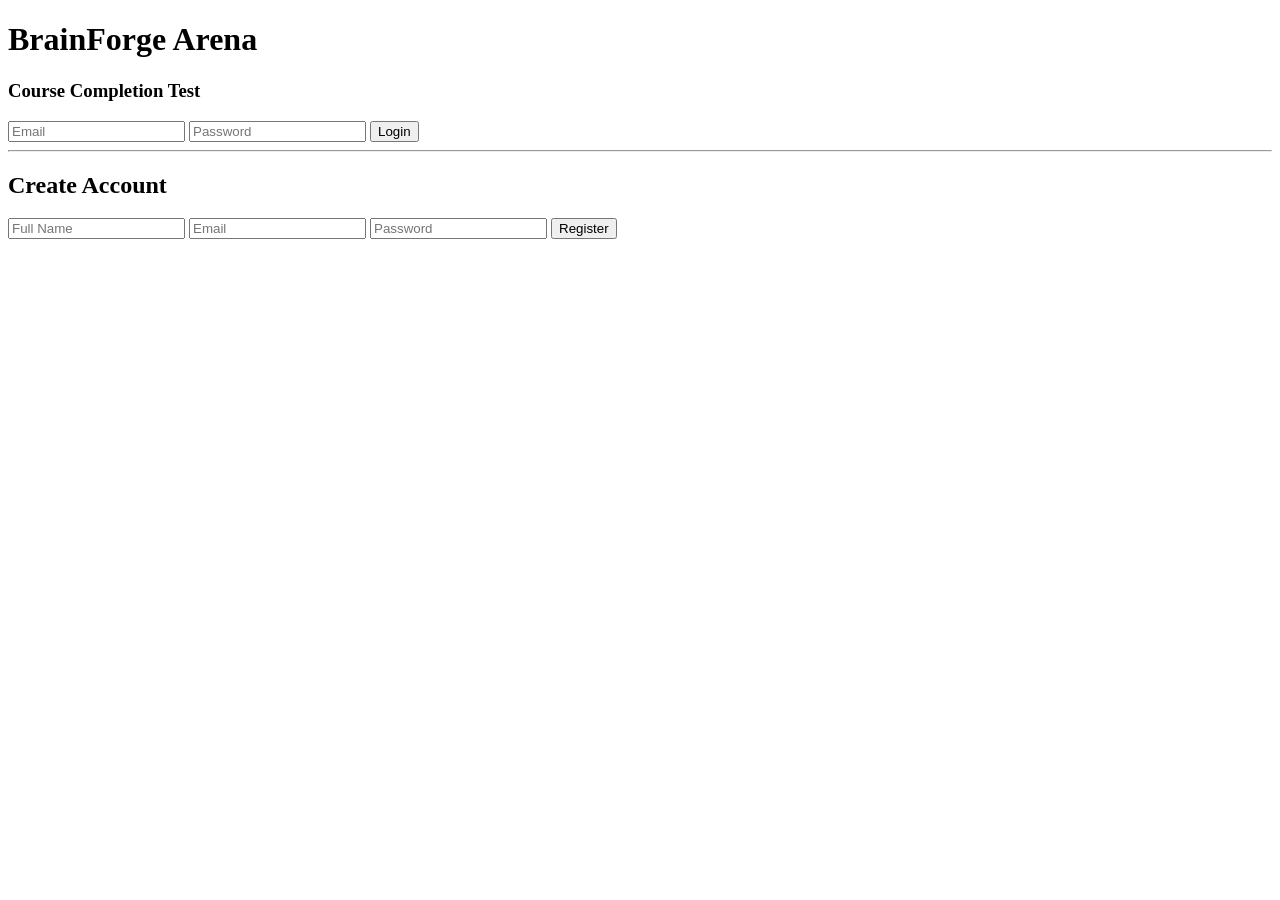
==== index.html @ 7a0982ae "Add files via upload" ====
<!DOCTYPE html>
<html lang="en">
<head>
<meta charset="UTF-8">
<meta name="viewport" content="width=device-width, initial-scale=1.0">
<title>BrainForge Arena</title>

<link rel="stylesheet" href="css/style.css">

</head>
<body>

<div class="login-box">

<h1>BrainForge Arena</h1>
<h3>Course Completion Test</h3>

<!-- LOGIN -->

<form id="loginForm">

<input
type="email"
id="loginEmail"
placeholder="Email"
required>

<input
type="password"
id="loginPassword"
placeholder="Password"
required>

<button type="submit">
Login
</button>
</form>

<hr>

<!-- REGISTER -->

<h2>Create Account</h2>

<form id="registerForm">

<input
type="text"
id="regName"
placeholder="Full Name"
required>

<input
type="email"
id="regEmail"
placeholder="Email"
required>

<input
type="password"
id="regPassword"
placeholder="Password"
required>

<button type="submit">
Register
</button>

</form>

</div>

<script src="js/auth.js"></script>

</body>
</html>
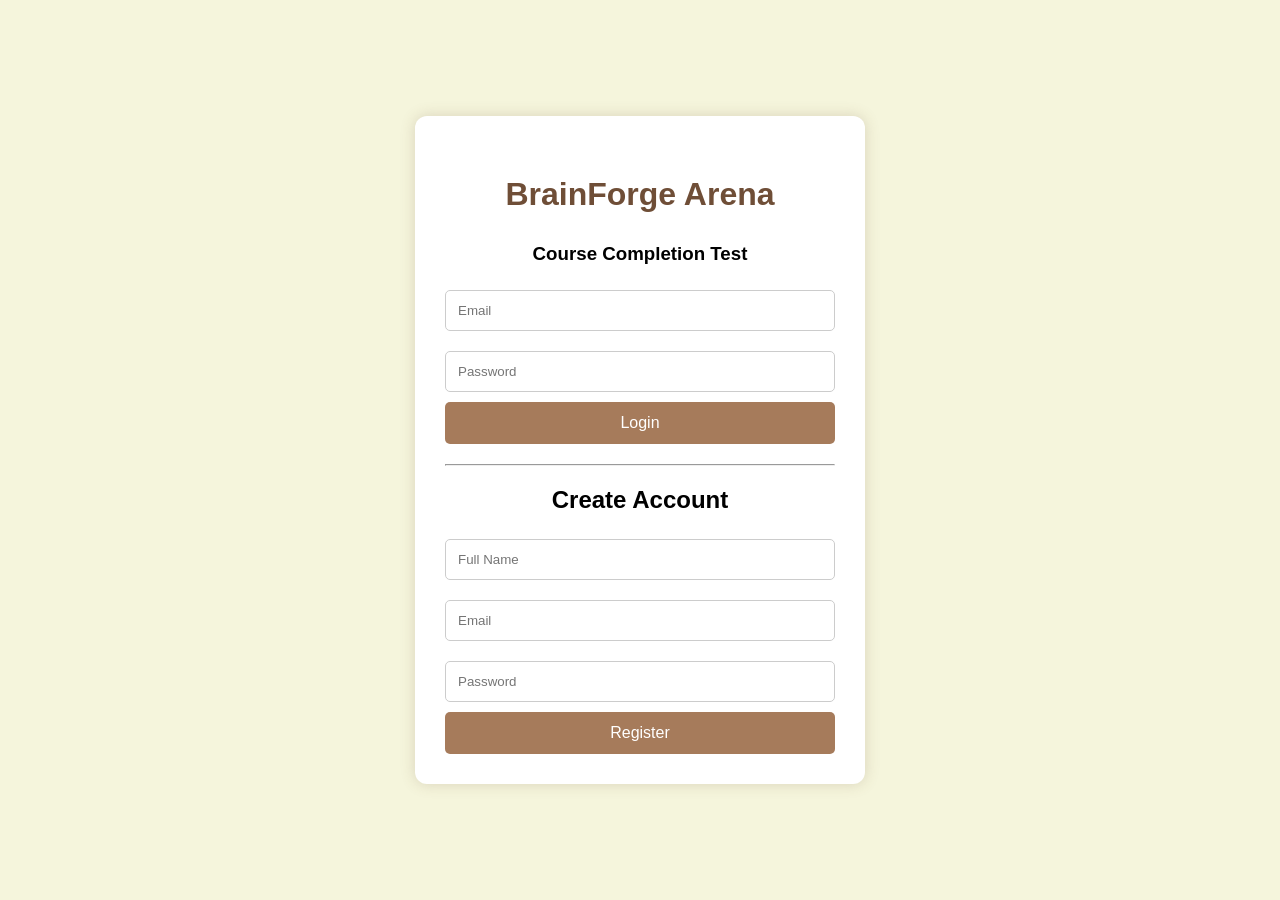
==== commit 6d8420db: "Update index.html" ====
--- a/index.html
+++ b/index.html
@@ -5,7 +5,7 @@
 <meta name="viewport" content="width=device-width, initial-scale=1.0">
 <title>BrainForge Arena</title>
 
-<link rel="stylesheet" href="css/style.css">
+<link rel="stylesheet" href="style.css">
 
 </head>
 <body>
@@ -73,4 +73,4 @@
 <script src="js/auth.js"></script>
 
 </body>
-</html>+</html>
--- a/style.css
+++ b/style.css
@@ -0,0 +1,1492 @@
+*{
+margin:0;
+padding:0;
+box-sizing:border-box;
+font-family:Arial,sans-serif;
+}
+
+body{
+background:#F5F5DC;
+display:flex;
+justify-content:center;
+align-items:center;
+min-height:100vh;
+}
+
+.login-box{
+width:420px;
+background:white;
+padding:30px;
+border-radius:12px;
+box-shadow:0 0 15px rgba(111,78,55,0.2);
+}
+
+h1{
+text-align:center;
+color:#6F4E37;
+}
+
+h2,h3{
+text-align:center;
+margin:15px 0;
+}
+
+input{
+width:100%;
+padding:12px;
+margin:10px 0;
+border:1px solid #ccc;
+border-radius:5px;
+}
+
+button{
+width:100%;
+padding:12px;
+background:#A67B5B;
+color:white;
+border:none;
+border-radius:5px;
+cursor:pointer;
+}
+
+button:hover{
+background:#8B5A2B;
+}
+
+hr{
+margin:20px 0;
+}
+.login-box{
+width:450px;
+background:white;
+padding:30px;
+border-radius:12px;
+box-shadow:0 0 15px rgba(111,78,55,0.2);
+}
+
+input{
+width:100%;
+padding:12px;
+margin:10px 0;
+border:1px solid #ccc;
+border-radius:5px;
+}
+p{
+text-align:center;
+margin:15px 0;
+}
+
+button{
+font-size:16px;
+}
+.quiz-container{
+
+width:800px;
+
+margin:30px auto;
+
+padding:25px;
+
+background:white;
+
+border-radius:10px;
+
+box-shadow:0 0 10px rgba(0,0,0,.2);
+
+}
+
+#timer{
+
+font-size:22px;
+
+font-weight:bold;
+
+color:red;
+
+margin-bottom:20px;
+
+text-align:center;
+
+}
+
+#question{
+
+margin-bottom:20px;
+
+}
+
+.option{
+
+display:block;
+
+padding:12px;
+
+margin:10px 0;
+
+background:#f1f5f9;
+
+border-radius:5px;
+
+cursor:pointer;
+
+}
+
+.option:hover{
+
+background:#dbeafe;
+
+}
+.result-container{
+
+width:800px;
+
+margin:40px auto;
+
+background:white;
+
+padding:25px;
+
+border-radius:10px;
+
+box-shadow:0 0 10px rgba(0,0,0,.2);
+
+text-align:center;
+
+}
+
+table{
+
+border-collapse:collapse;
+
+margin-top:20px;
+
+}
+
+th,td{
+
+padding:10px;
+
+}
+table{
+
+width:100%;
+
+border-collapse:collapse;
+
+}
+
+th{
+
+background:#A67B5B;
+
+color:white;
+
+}
+
+th,td{
+
+padding:10px;
+
+text-align:center;
+
+}
+.certificate{
+
+width:900px;
+
+margin:30px auto;
+
+padding:40px;
+
+border:10px solid #6F4E37;
+
+background:#fff;
+
+text-align:center;
+
+box-shadow:0 0 15px rgba(0,0,0,.3);
+
+}
+
+.certificate h1{
+
+font-size:40px;
+
+margin-bottom:20px;
+
+color:#6F4E37;
+
+}
+
+.certificate h2{
+
+font-size:35px;
+
+margin:20px 0;
+
+}
+
+.certificate h3{
+
+margin:15px 0;
+
+}
+
+.signature{
+
+margin-top:40px;
+
+font-size:18px;
+
+}
+
+@media print{
+
+button{
+
+display:none;
+
+}
+
+}
+.back-btn{
+width:100%;
+padding:14px;
+margin-top:10px;
+border:none;
+border-radius:8px;
+background:#8B5A2B;
+color:white;
+font-size:18px;
+cursor:pointer;
+}
+.back-btn:hover{
+	background:#8B5A2B;
+}
+.progress-container{
+    width:100%;
+    height:12px;
+    background:#E8DCCB;
+    border-radius:10px;
+    margin:15px 0;
+}
+
+#progressBar{
+    width:0%;
+    height:100%;
+    background:#A67B5B;
+    border-radius:10px;
+    transition:0.3s;
+}
+#badge{
+    color:#6F4E37;
+    font-size:22px;
+    font-weight:bold;
+    margin-top:15px;
+}
+
+.popup{
+    display:none;
+    position:fixed;
+    top:50%;
+    left:50%;
+    transform:translate(-50%,-50%);
+    background:#FFFFFF;
+    padding:30px;
+    border-radius:10px;
+    text-align:center;
+    box-shadow:0 0 20px rgba(0,0,0,0.3);
+    z-index:9999;
+}
+
+#countdownScreen{
+position:fixed;
+top:0;
+left:0;
+width:100%;
+height:100%;
+background:#F5F5DC;
+display:flex;
+justify-content:center;
+align-items:center;
+z-index:9999;
+}
+
+#countdownText{
+font-size:120px;
+font-weight:bold;
+color:#6F4E37;
+}
+#countdownScreen{
+    position:fixed;
+    top:0;
+    left:0;
+    width:100%;
+    height:100%;
+    background:#F5F5DC;
+    display:flex;
+    justify-content:center;
+    align-items:center;
+    z-index:9999;
+}
+
+#countdownText{
+    font-size:120px;
+    font-weight:bold;
+    color:#6F4E37;
+}
+.certificate{
+width:900px;
+margin:30px auto;
+padding:40px;
+background:white;
+border:10px solid #6F4E37;
+text-align:center;
+border-radius:20px;
+box-shadow:0 0 15px rgba(0,0,0,0.2);
+}
+
+.certificate h1{
+color:#6F4E37;
+font-size:40px;
+}
+
+.certificate h2{
+font-size:32px;
+color:#A67B5B;
+}
+
+.certificate h3{
+color:#444;
+}
+
+.signature{
+margin-top:40px;
+font-weight:bold;
+}
+.student-form h1{
+text-align:center;
+margin-bottom:25px;
+color:#6F4E37;
+font-size:42px;
+}
+.title{
+text-align:center;
+color:#6F4E37;
+font-size:42px;
+margin-top:40px;
+margin-bottom:30px;
+width:100%;
+}
+
+#studentForm{
+max-width:700px;
+margin:0 auto;
+}
+body{
+background:#F5F5DC;
+height:auto;
+}
+
+h1{
+text-align:center;
+margin-top:30px;
+margin-bottom:30px;
+color:#6F4E37;
+}
+
+#studentForm{
+width:700px;
+max-width:90%;
+margin:0 auto;
+display:flex;
+flex-direction:column;
+gap:10px;
+}
+
+/* =====================================================
+   BRAINFO RGE - LEADERBOARD ONLY
+   ===================================================== */
+
+.leaderboard-page{
+    width:100%;
+    min-height:100vh;
+
+    background:#F5F5DC;
+
+    padding:35px 7% 45px;
+
+    color:#3E2A1F;
+}
+
+
+/* =====================================================
+   HEADER
+   ===================================================== */
+
+.leaderboard-page .leaderboard-header{
+    width:100%;
+    max-width:1100px;
+
+    margin:0 auto 45px;
+
+    padding:20px 28px;
+
+    background:linear-gradient(
+        135deg,
+        #6F4E37,
+        #A67B5B
+    );
+
+    border-radius:18px;
+
+    display:flex;
+    align-items:center;
+    justify-content:space-between;
+
+    box-shadow:
+        0 8px 22px rgba(111,78,55,0.22);
+
+    color:white;
+}
+
+
+.leaderboard-page .brand{
+    display:flex;
+    align-items:center;
+    gap:12px;
+}
+
+
+.leaderboard-page .brand-icon{
+    width:48px;
+    height:48px;
+
+    display:flex;
+    align-items:center;
+    justify-content:center;
+
+    background:#F5E6D0;
+
+    border-radius:14px;
+
+    font-size:25px;
+}
+
+
+.leaderboard-page .brand h2{
+    margin:0;
+
+    color:white;
+
+    text-align:left;
+}
+
+
+.leaderboard-page .brand span{
+    color:#F5E6D0;
+    font-size:14px;
+}
+
+
+.leaderboard-page .header-buttons{
+    display:flex;
+    gap:10px;
+}
+
+
+.leaderboard-page .header-buttons button{
+    width:auto;
+
+    padding:11px 18px;
+
+    background:rgba(255,255,255,0.16);
+
+    color:white;
+
+    border:1px solid rgba(255,255,255,0.25);
+
+    border-radius:10px;
+
+    font-size:14px;
+
+    box-shadow:none;
+}
+
+
+.leaderboard-page .header-buttons button:hover{
+    background:rgba(255,255,255,0.28);
+}
+
+
+/* =====================================================
+   PAGE TITLE
+   ===================================================== */
+
+.leaderboard-page .page-title{
+    max-width:1100px;
+
+    margin:0 auto 28px;
+
+    display:flex;
+    align-items:center;
+    gap:16px;
+}
+
+
+.leaderboard-page .title-icon{
+    font-size:42px;
+}
+
+
+.leaderboard-page .page-title h1{
+    margin:0;
+
+    color:#6F4E37;
+
+    font-size:38px;
+
+    text-align:left;
+}
+
+
+.leaderboard-page .page-title p{
+    margin:5px 0 0;
+
+    text-align:left;
+
+    color:#7A6659;
+
+    font-size:16px;
+}
+
+
+/* =====================================================
+   MAIN LEADERBOARD CARD
+   ===================================================== */
+
+.leaderboard-page .leaderboard-card{
+    width:100%;
+    max-width:1100px;
+
+    margin:0 auto;
+
+    padding:24px;
+
+    background:#FFFDF8;
+
+    border:1px solid #E4D2BA;
+
+    border-radius:20px;
+
+    box-shadow:
+        0 8px 25px rgba(111,78,55,0.15);
+}
+
+
+/* =====================================================
+   CARD HEADER
+   ===================================================== */
+
+.leaderboard-page .leaderboard-card-header{
+    display:flex;
+    align-items:center;
+    justify-content:space-between;
+
+    margin-bottom:20px;
+}
+
+
+.leaderboard-page .ranking-title{
+    display:flex;
+    align-items:center;
+    gap:10px;
+
+    font-size:19px;
+
+    color:#6F4E37;
+}
+
+
+.leaderboard-page .take-quiz-btn{
+    width:auto;
+
+    padding:12px 28px;
+
+    background:linear-gradient(
+        135deg,
+        #A67B5B,
+        #8B5A2B
+    );
+
+    color:white;
+
+    border:none;
+
+    border-radius:10px;
+
+    font-size:15px;
+
+    box-shadow:
+        0 4px 10px rgba(111,78,55,0.20);
+}
+
+
+.leaderboard-page .take-quiz-btn:hover{
+    background:#6F4E37;
+
+    transform:translateY(-2px);
+}
+
+
+/* =====================================================
+   TABLE
+   ===================================================== */
+
+.leaderboard-page .table-wrapper{
+    width:100%;
+
+    overflow-x:auto;
+
+    border:2px solid #E3CEB2;
+
+    border-radius:16px;
+
+    background:white;
+
+    box-shadow:
+        0 4px 15px rgba(111,78,55,0.08);
+}
+
+
+.leaderboard-page table{
+    width:100%;
+
+    margin:0;
+
+    border-collapse:separate;
+
+    border-spacing:0;
+
+    background:white;
+}
+
+
+/* HEADER */
+
+.leaderboard-page table th{
+    padding:16px 14px;
+
+    background:linear-gradient(
+        135deg,
+        #8B5A2B,
+        #A67B5B
+    );
+
+    color:white;
+
+    font-size:15px;
+
+    font-weight:bold;
+
+    text-align:center;
+
+    border:none;
+}
+
+
+/* FIRST HEADER */
+
+.leaderboard-page table th:first-child{
+    border-top-left-radius:12px;
+}
+
+
+/* LAST HEADER */
+
+.leaderboard-page table th:last-child{
+    border-top-right-radius:12px;
+}
+
+
+/* CELLS */
+
+.leaderboard-page table td{
+    padding:16px 14px;
+
+    text-align:center;
+
+    color:#4A382C;
+
+    background:#FFFDF8;
+
+    border-bottom:1px solid #E8DCCB;
+
+    font-size:15px;
+}
+
+
+/* REMOVE LAST BORDER */
+
+.leaderboard-page table tbody tr:last-child td{
+    border-bottom:none;
+}
+
+
+/* HOVER */
+
+.leaderboard-page table tbody tr:hover td{
+    background:#F8F0E5;
+}
+
+
+/* RANK */
+
+.leaderboard-page table td:first-child{
+    font-weight:bold;
+
+    color:#8B5A2B;
+}
+
+
+/* PERCENTAGE */
+
+.leaderboard-page table td:last-child{
+    font-weight:bold;
+
+    color:#6F4E37;
+}
+
+
+/* TOP RANK */
+
+.leaderboard-page table tbody tr:first-child td{
+    background:#FFF7E6;
+}
+
+
+/* =====================================================
+   BOTTOM BUTTONS
+   ===================================================== */
+
+.leaderboard-page .leaderboard-actions{
+    width:100%;
+    max-width:1100px;
+
+    margin:22px auto 0;
+
+    display:grid;
+
+    gap:10px;
+}
+
+
+.leaderboard-page .leaderboard-actions button{
+    width:100%;
+
+    padding:14px;
+
+    background:#FFFDF8;
+
+    color:#6F4E37;
+
+    border:1px solid #D8C3A5;
+
+    border-radius:10px;
+
+    font-size:15px;
+
+    box-shadow:none;
+}
+
+
+.leaderboard-page .leaderboard-actions button:hover{
+    background:#F3E6D3;
+
+    border-color:#A67B5B;
+
+    transform:translateY(-1px);
+}
+
+
+/* CERTIFICATE BUTTON */
+
+.leaderboard-page .leaderboard-actions .certificate-btn{
+    background:linear-gradient(
+        135deg,
+        #A67B5B,
+        #8B5A2B
+    );
+
+    color:white;
+
+    border:none;
+}
+
+
+.leaderboard-page .leaderboard-actions .certificate-btn:hover{
+    background:#6F4E37;
+}
+
+
+/* =====================================================
+   MOBILE
+   ===================================================== */
+
+@media(max-width:700px){
+
+    .leaderboard-page{
+        padding:20px 12px 30px;
+    }
+
+    .leaderboard-page .leaderboard-header{
+        flex-direction:column;
+        gap:15px;
+
+        padding:18px;
+    }
+
+    .leaderboard-page .header-buttons{
+        width:100%;
+    }
+
+    .leaderboard-page .header-buttons button{
+        flex:1;
+    }
+
+    .leaderboard-page .page-title h1{
+        font-size:30px;
+    }
+
+    .leaderboard-page .leaderboard-card{
+        padding:15px;
+    }
+
+    .leaderboard-page .leaderboard-card-header{
+        flex-direction:column;
+        align-items:stretch;
+        gap:15px;
+    }
+
+    .leaderboard-page .take-quiz-btn{
+        width:100%;
+    }
+
+}
+
+/* =====================================================
+   ATTEMPT HISTORY - ATTRACTIVE DESIGN
+===================================================== */
+
+.history-page{
+    width:900px;
+    max-width:92%;
+    margin:40px auto;
+    padding:25px;
+}
+
+
+/* HEADER */
+
+.history-page .history-header{
+    background:#6F4E37;
+    color:white;
+    padding:18px 25px;
+    border-radius:14px;
+    display:flex;
+    justify-content:space-between;
+    align-items:center;
+    box-shadow:0 6px 18px rgba(111,78,55,0.18);
+}
+
+.history-page .history-header .brand{
+    display:flex;
+    align-items:center;
+    gap:12px;
+}
+
+.history-page .history-header .brand-icon{
+    font-size:28px;
+}
+
+.history-page .history-header h2{
+    margin:0;
+    color:white;
+}
+
+.history-page .history-header span{
+    color:#F5F5DC;
+}
+
+
+/* HEADER BUTTONS */
+
+.history-page .header-buttons{
+    display:flex;
+    gap:10px;
+}
+
+.history-page .header-buttons button{
+    width:auto;
+    padding:10px 18px;
+    background:#A67B5B;
+    border-radius:8px;
+    color:white;
+}
+
+.history-page .header-buttons button:hover{
+    background:#8B5A2B;
+}
+
+
+/* PAGE TITLE */
+
+.history-page .page-title{
+    text-align:center;
+    margin:40px 0 25px;
+}
+
+.history-page .page-title h1{
+    color:#6F4E37;
+    font-size:38px;
+    margin:8px 0;
+}
+
+.history-page .page-title p{
+    color:#555;
+}
+
+
+/* HISTORY CARD */
+
+.history-page .history-card{
+    background:white;
+    padding:25px;
+    border-radius:16px;
+    box-shadow:0 8px 25px rgba(111,78,55,0.14);
+    border:1px solid #E8DCCB;
+}
+
+.history-page .history-card-header{
+    display:flex;
+    justify-content:space-between;
+    align-items:center;
+    margin-bottom:20px;
+}
+
+.history-page .history-card-header h2{
+    color:#6F4E37;
+    margin:0;
+}
+
+
+/* TABLE */
+
+.history-page .table-wrapper{
+    overflow-x:auto;
+}
+
+.history-page table{
+    width:100%;
+    border-collapse:separate;
+    border-spacing:0;
+    overflow:hidden;
+    border-radius:12px;
+    background:white;
+}
+
+.history-page table th{
+    background:#6F4E37;
+    color:white;
+    padding:14px 12px;
+    font-size:15px;
+}
+
+.history-page table td{
+    padding:14px 12px;
+    text-align:center;
+    border-bottom:1px solid #E8DCCB;
+    color:#444;
+}
+
+.history-page table tbody tr:hover{
+    background:#F8F1E8;
+}
+
+.history-page table tbody tr:last-child td{
+    border-bottom:none;
+}
+
+
+/* PASS / FAIL */
+
+.history-page .status-pass{
+    color:#2E7D32;
+    font-weight:bold;
+    background:#E8F5E9;
+    padding:6px 12px;
+    border-radius:20px;
+}
+
+.history-page .status-fail{
+    color:#C62828;
+    font-weight:bold;
+    background:#FFEBEE;
+    padding:6px 12px;
+    border-radius:20px;
+}
+
+
+/* BOTTOM BUTTONS */
+
+.history-page .history-actions{
+    margin-top:22px;
+    display:flex;
+    flex-direction:column;
+    gap:10px;
+}
+
+.history-page .history-actions button{
+    background:#A67B5B;
+    color:white;
+    border:none;
+    border-radius:10px;
+    padding:13px;
+    font-size:16px;
+}
+
+.history-page .history-actions button:hover{
+    background:#8B5A2B;
+}
+
+
+/* MOBILE */
+
+@media(max-width:600px){
+
+    .history-page{
+        width:95%;
+        padding:10px;
+    }
+
+    .history-page .history-header{
+        flex-direction:column;
+        gap:15px;
+    }
+
+    .history-page .header-buttons{
+        width:100%;
+        flex-direction:column;
+    }
+
+    .history-page .header-buttons button{
+        width:100%;
+    }
+
+    .history-page .page-title h1{
+        font-size:30px;
+    }
+
+}
+
+/* ==========================================
+   LEADERBOARD DARK MODE ONLY
+========================================== */
+
+body.dark-mode .leaderboard-page{
+    background:#1f1f1f;
+    color:#ffffff;
+}
+
+body.dark-mode .leaderboard-page .leaderboard-header{
+    background:#292929;
+    color:#ffffff;
+}
+
+body.dark-mode .leaderboard-page .page-title{
+    color:#ffffff;
+}
+
+body.dark-mode .leaderboard-page .page-title h1{
+    color:#ffffff;
+}
+
+body.dark-mode .leaderboard-page .page-title p{
+    color:#cccccc;
+}
+
+body.dark-mode .leaderboard-page .leaderboard-card{
+    background:#292929;
+    color:#ffffff;
+}
+
+body.dark-mode .leaderboard-page .leaderboard-card-header{
+    color:#ffffff;
+}
+
+body.dark-mode .leaderboard-page table{
+    background:#292929;
+    color:#ffffff;
+}
+
+body.dark-mode .leaderboard-page tbody tr{
+    background:#292929;
+    color:#ffffff;
+}
+
+body.dark-mode .leaderboard-page tbody td{
+    color:#ffffff;
+    border-color:#444444;
+}
+
+body.dark-mode .leaderboard-page .leaderboard-actions{
+    color:#ffffff;
+}
+/* DARK MODE - TEXT VISIBILITY FIX */
+
+body.dark-mode .leaderboard-page table tbody tr,
+body.dark-mode .leaderboard-page table tbody td {
+    background:#292929;
+    color:#ffffff;
+}
+
+body.dark-mode .leaderboard-page .leaderboard-actions button {
+    background:#292929;
+    color:#ffffff;
+    border:1px solid #555;
+}
+
+body.dark-mode .leaderboard-page .leaderboard-actions button:hover {
+    background:#3a3a3a;
+    color:#ffffff;
+}
+
+body.dark-mode .leaderboard-page .ranking-title,
+body.dark-mode .leaderboard-page .ranking-title strong {
+    color:#ffffff;
+}
+/* DARK MODE TABLE HEADINGS */
+
+body.dark-mode .leaderboard-page table thead th{
+    background:#333333;
+    color:#ffffff;
+}
+
+/* =====================================================
+   COMMON DARK MODE
+   Same colour combination as Leaderboard
+===================================================== */
+
+body.dark-mode{
+    background:#1f1f1f;
+    color:#ffffff;
+}
+
+/* =====================================================
+   DASHBOARD DARK MODE
+===================================================== */
+
+body.dark-mode .dashboard-page{
+    background:#1f1f1f;
+    color:#ffffff;
+}
+
+body.dark-mode .dashboard-page .card,
+body.dark-mode .dashboard-page .dashboard-card,
+body.dark-mode .dashboard-page .course-card,
+body.dark-mode .dashboard-page .stat-card,
+body.dark-mode .dashboard-page .progress-card{
+    background:#292929;
+    color:#ffffff;
+    border-color:#444444;
+}
+
+body.dark-mode .dashboard-page h1,
+body.dark-mode .dashboard-page h2,
+body.dark-mode .dashboard-page h3,
+body.dark-mode .dashboard-page h4,
+body.dark-mode .dashboard-page p,
+body.dark-mode .dashboard-page span{
+    color:#ffffff;
+}
+
+body.dark-mode .dashboard-page .topbar,
+body.dark-mode .dashboard-page .navbar,
+body.dark-mode .dashboard-page header{
+    background:#292929;
+    color:#ffffff;
+}
+
+body.dark-mode .dashboard-page button{
+    color:#ffffff;
+}
+
+body.dark-mode .dashboard-page table{
+    background:#292929;
+    color:#ffffff;
+}
+
+body.dark-mode .dashboard-page th{
+    background:#333333;
+    color:#ffffff;
+}
+
+body.dark-mode .dashboard-page td{
+    background:#292929;
+    color:#ffffff;
+    border-color:#444444;
+}
+
+
+/* =====================================================
+   QUIZ HISTORY DARK MODE
+===================================================== */
+
+body.dark-mode .history-page{
+    background:#1f1f1f;
+    color:#ffffff;
+}
+
+body.dark-mode .history-page .history-header{
+    background:#292929;
+    color:#ffffff;
+}
+
+body.dark-mode .history-page .history-header h2,
+body.dark-mode .history-page .history-header span{
+    color:#ffffff;
+}
+
+body.dark-mode .history-page .page-title h1{
+    color:#ffffff;
+}
+
+body.dark-mode .history-page .page-title p{
+    color:#cccccc;
+}
+
+body.dark-mode .history-page .history-card{
+    background:#292929;
+    color:#ffffff;
+    border-color:#444444;
+}
+
+body.dark-mode .history-page .history-card-header h2{
+    color:#ffffff;
+}
+
+body.dark-mode .history-page table{
+    background:#292929;
+    color:#ffffff;
+}
+
+body.dark-mode .history-page table th{
+    background:#333333;
+    color:#ffffff;
+}
+
+body.dark-mode .history-page table td{
+    background:#292929;
+    color:#ffffff;
+    border-color:#444444;
+}
+
+body.dark-mode .history-page table tbody tr:hover td{
+    background:#3a3a3a;
+    color:#ffffff;
+}
+
+body.dark-mode .history-page .history-actions button{
+    background:#292929;
+    color:#ffffff;
+    border:1px solid #555555;
+}
+
+body.dark-mode .history-page .history-actions button:hover{
+    background:#3a3a3a;
+    color:#ffffff;
+}
+
+/* =====================================================
+   DASHBOARD DARK MODE
+   Same theme as Leaderboard
+===================================================== */
+
+body.dark-mode {
+    background: #1f1f1f;
+    color: #ffffff;
+}
+
+body.dark-mode .dashboard-layout {
+    background: #1f1f1f;
+}
+
+/* SIDEBAR */
+
+body.dark-mode .sidebar {
+    background: #292929;
+    color: #ffffff;
+}
+
+body.dark-mode .sidebar .brand h2,
+body.dark-mode .sidebar .brand span,
+body.dark-mode .sidebar .nav-item,
+body.dark-mode .sidebar .nav-item span,
+body.dark-mode .sidebar .nav-item i {
+    color: #ffffff;
+}
+
+body.dark-mode .sidebar .nav-item:hover,
+body.dark-mode .sidebar .nav-item.active {
+    background: #3a3a3a;
+    color: #ffffff;
+}
+
+/* MAIN CONTENT */
+
+body.dark-mode .main-content {
+    background: #1f1f1f;
+    color: #ffffff;
+}
+
+/* TOPBAR */
+
+body.dark-mode .topbar {
+    background: #292929;
+    color: #ffffff;
+    border-color: #444444;
+}
+
+body.dark-mode .theme-btn,
+body.dark-mode .notification-btn {
+    background: #333333;
+    color: #ffffff;
+    border-color: #555555;
+}
+
+body.dark-mode .profile-info strong,
+body.dark-mode .profile-info small {
+    color: #ffffff;
+}
+
+/* WELCOME */
+
+body.dark-mode .welcome-section h1,
+body.dark-mode .welcome-section p {
+    color: #ffffff;
+}
+
+/* STAT CARDS */
+
+body.dark-mode .stat-card {
+    background: #292929;
+    color: #ffffff;
+    border-color: #444444;
+}
+
+body.dark-mode .stat-card span,
+body.dark-mode .stat-card strong,
+body.dark-mode .stat-card small {
+    color: #ffffff;
+}
+
+/* DASHBOARD CARDS */
+
+body.dark-mode .dashboard-card {
+    background: #292929;
+    color: #ffffff;
+    border-color: #444444;
+}
+
+body.dark-mode .card-header h2,
+body.dark-mode .card-header span,
+body.dark-mode .card-header strong {
+    color: #ffffff;
+}
+
+/* COURSE PROGRESS */
+
+body.dark-mode .progress-label span,
+body.dark-mode .progress-label strong {
+    color: #ffffff;
+}
+
+body.dark-mode .progress-track {
+    background: #444444;
+}
+
+/* TOP PERFORMER */
+
+body.dark-mode .performer-box {
+    background: #333333;
+    color: #ffffff;
+}
+
+body.dark-mode .performer-details h2,
+body.dark-mode .performer-details p,
+body.dark-mode .performer-box > strong {
+    color: #ffffff;
+}
+
+/* TABLE */
+
+body.dark-mode .table-wrapper {
+    background: #292929;
+}
+
+body.dark-mode .dashboard-table {
+    background: #292929;
+    color: #ffffff;
+}
+
+body.dark-mode .dashboard-table th {
+    background: #333333;
+    color: #ffffff;
+}
+
+body.dark-mode .dashboard-table td {
+    background: #292929;
+    color: #ffffff;
+    border-color: #444444;
+}
+
+body.dark-mode .dashboard-table tbody tr:hover td {
+    background: #3a3a3a;
+    color: #ffffff;
+}
+
+/* VIEW BUTTON */
+
+body.dark-mode .view-btn {
+    background: #333333;
+    color: #ffffff;
+    border-color: #555555;
+}
+
+body.dark-mode .view-btn:hover {
+    background: #3a3a3a;
+}
+
+/* LOGIN STREAK */
+
+body.dark-mode .dashboard-card[style] {
+    background: #292929 !important;
+    color: #ffffff;
+}
+
+body.dark-mode .dashboard-card[style] strong {
+    color: #ffffff;
+}
+
+/* QUOTE */
+
+body.dark-mode .quote-card {
+    background: #292929;
+    color: #ffffff;
+    border-color: #444444;
+}
+
+body.dark-mode .quote-card h3,
+body.dark-mode .quote-card p {
+    color: #ffffff;
+}
